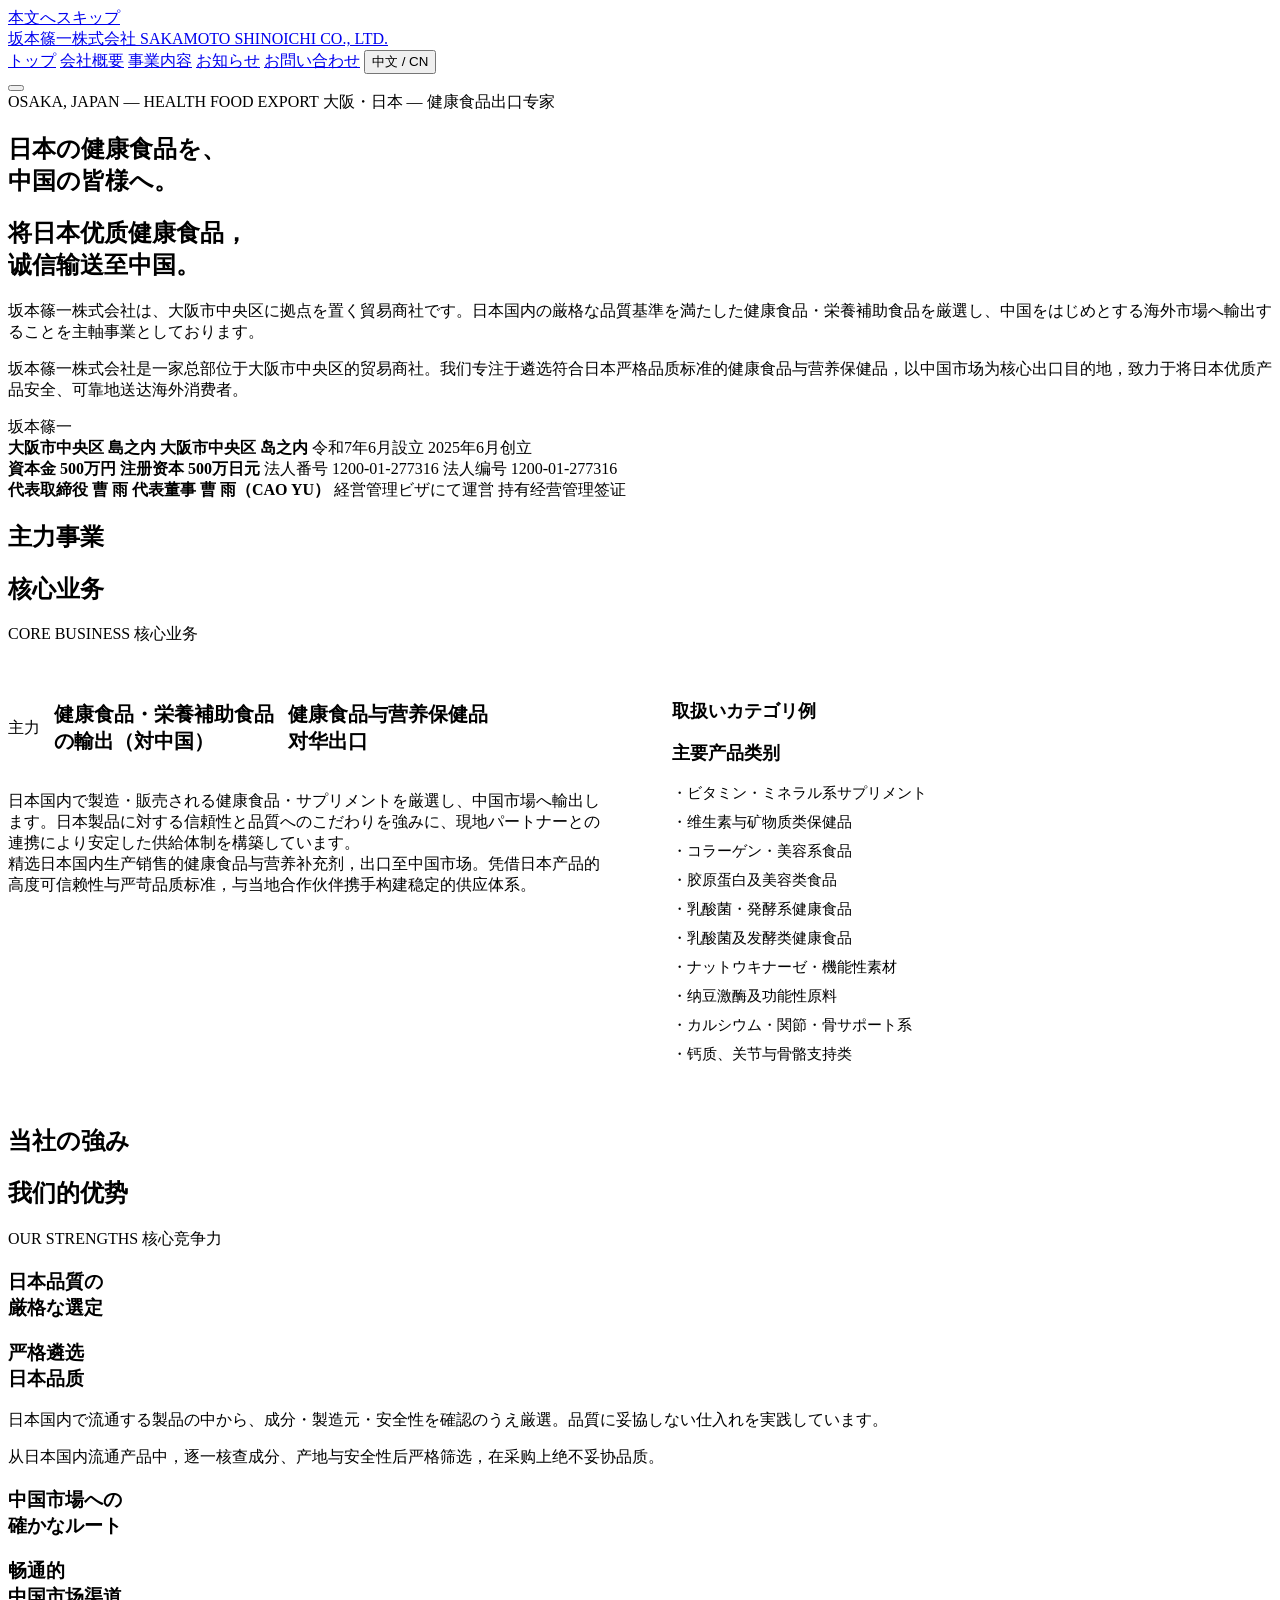
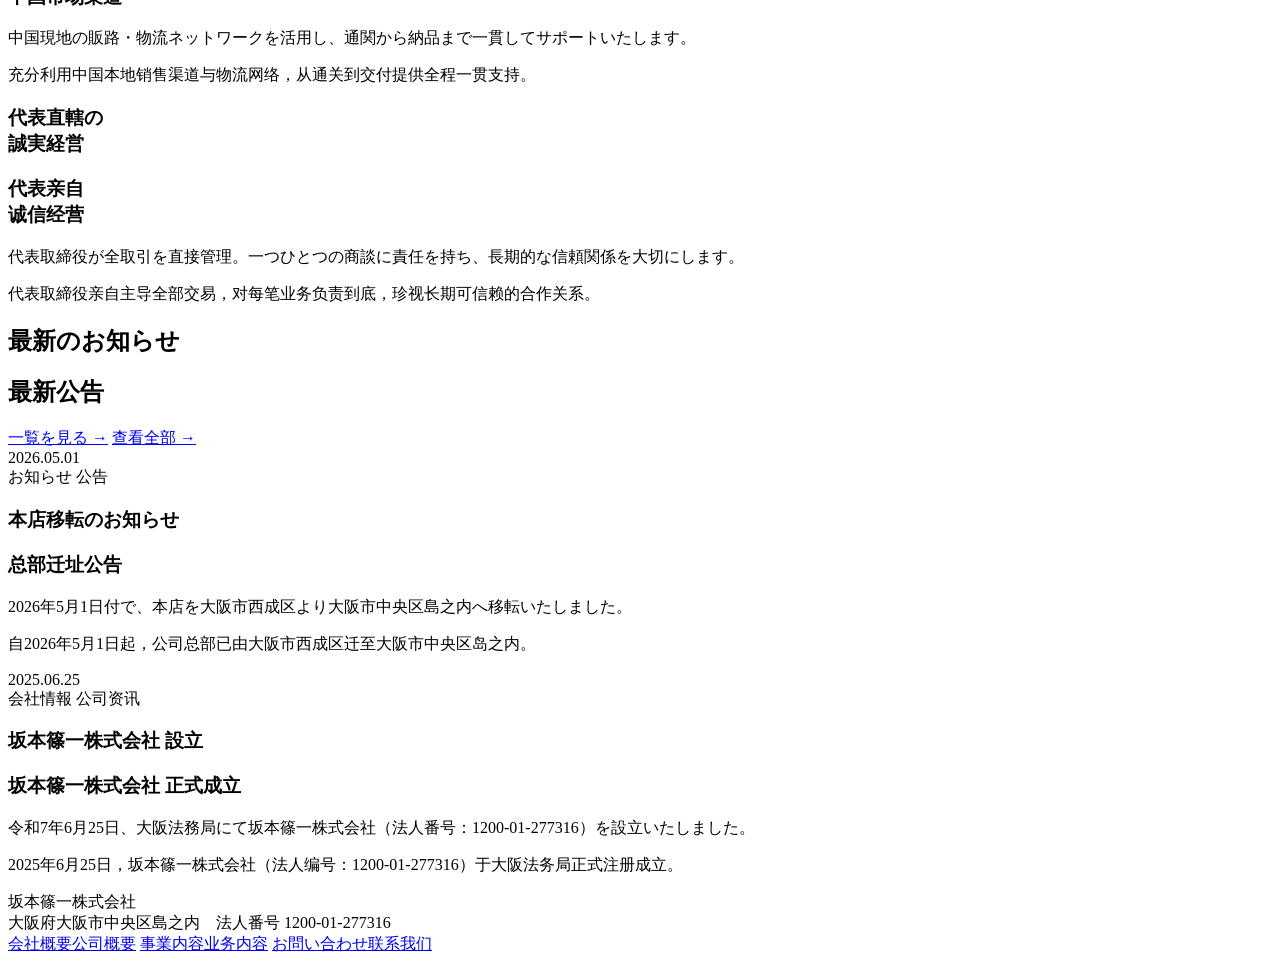
==== index.html @ 57acafd3 "Add files via upload" ====
<!doctype html>
<html lang="ja">
<head>
<meta charset="UTF-8">
<meta name="viewport" content="width=device-width, initial-scale=1">
<title>坂本篠一株式会社 ｜ 日本健康食品・栄養補助食品の輸出入・対中貿易</title>
<meta name="description" content="坂本篠一株式会社は大阪・中央区を拠点に、日本の優良健康食品・栄養補助食品を中国市場へ輸出する専門商社です。資本金500万円、令和7年設立。">
<link rel="preconnect" href="https://fonts.googleapis.com">
<link href="https://fonts.googleapis.com/css2?family=Shippori+Mincho:wght@500;600;700&family=Noto+Serif+JP:wght@600&family=Noto+Sans+JP:wght@300;400;500;700&display=swap" rel="stylesheet">
<link rel="stylesheet" href="css/style.css">
</head>
<body>
<a class="skip-link" href="#main">本文へスキップ</a>

<header class="site-header">
  <div class="wrap">
    <a class="brand" href="index.html">
      坂本篠一株式会社
      <span class="en">SAKAMOTO SHINOICHI CO., LTD.</span>
    </a>
    <nav class="main-nav" aria-label="メインナビゲーション">
      <a href="index.html" aria-current="page">トップ</a>
      <a href="about.html">会社概要</a>
      <a href="business.html">事業内容</a>
      <a href="news.html">お知らせ</a>
      <a href="contact.html">お問い合わせ</a>
      <button class="lang-toggle" type="button">中文 / CN</button>
    </nav>
    <button class="nav-toggle" type="button" aria-label="メニューを開く"><span></span></button>
  </div>
</header>

<main id="main">

  <!-- HERO -->
  <section class="hero">
    <div class="wrap">
      <span class="eyebrow lang-jp">OSAKA, JAPAN — HEALTH FOOD EXPORT</span>
      <span class="eyebrow lang-cn">大阪・日本 — 健康食品出口专家</span>

      <h1 class="lang-jp">日本の健康食品を、<br>中国の皆様へ。</h1>
      <h1 class="lang-cn">将日本优质健康食品，<br>诚信输送至中国。</h1>

      <p class="lead lang-jp">坂本篠一株式会社は、大阪市中央区に拠点を置く貿易商社です。日本国内の厳格な品質基準を満たした健康食品・栄養補助食品を厳選し、中国をはじめとする海外市場へ輸出することを主軸事業としております。</p>
      <p class="lead lang-cn">坂本篠一株式会社是一家总部位于大阪市中央区的贸易商社。我们专注于遴选符合日本严格品质标准的健康食品与营养保健品，以中国市场为核心出口目的地，致力于将日本优质产品安全、可靠地送达海外消费者。</p>

      <div class="hero-row">
        <div class="stamp" aria-hidden="true">坂本篠一</div>
        <div class="hero-meta">
          <div>
            <strong class="lang-jp">大阪市中央区 島之内</strong>
            <strong class="lang-cn">大阪市中央区 岛之内</strong>
            <span class="lang-jp">令和7年6月設立</span>
            <span class="lang-cn">2025年6月创立</span>
          </div>
          <div>
            <strong class="lang-jp">資本金 500万円</strong>
            <strong class="lang-cn">注册资本 500万日元</strong>
            <span class="lang-jp">法人番号 1200-01-277316</span>
            <span class="lang-cn">法人编号 1200-01-277316</span>
          </div>
          <div>
            <strong class="lang-jp">代表取締役 曹 雨</strong>
            <strong class="lang-cn">代表董事 曹 雨（CAO YU）</strong>
            <span class="lang-jp">経営管理ビザにて運営</span>
            <span class="lang-cn">持有经营管理签证</span>
          </div>
        </div>
      </div>
    </div>
  </section>

  <!-- 主力事業ハイライト -->
  <section aria-labelledby="main-biz-h" style="background:var(--paper-deep);">
    <div class="wrap">
      <div class="section-head">
        <h2 id="main-biz-h" class="lang-jp">主力事業</h2>
        <h2 class="lang-cn">核心业务</h2>
        <span class="num lang-jp">CORE BUSINESS</span>
        <span class="num lang-cn">核心业务</span>
      </div>
      <div style="display:grid;grid-template-columns:1fr 1fr;gap:0;border-top:1px solid var(--line);">
        <div style="padding:36px 32px 36px 0;border-right:1px solid var(--line);">
          <div style="display:flex;align-items:center;gap:14px;margin-bottom:16px;">
            <div class="stamp small" aria-hidden="true">主力</div>
            <h3 class="lang-jp" style="font-size:20px;">健康食品・栄養補助食品<br>の輸出（対中国）</h3>
            <h3 class="lang-cn" style="font-size:20px;">健康食品与营养保健品<br>对华出口</h3>
          </div>
          <p class="lang-jp" style="color:var(--text-soft);margin:0;">日本国内で製造・販売される健康食品・サプリメントを厳選し、中国市場へ輸出します。日本製品に対する信頼性と品質へのこだわりを強みに、現地パートナーとの連携により安定した供給体制を構築しています。</p>
          <p class="lang-cn" style="color:var(--text-soft);margin:0;">精选日本国内生产销售的健康食品与营养补充剂，出口至中国市场。凭借日本产品的高度可信赖性与严苛品质标准，与当地合作伙伴携手构建稳定的供应体系。</p>
        </div>
        <div style="padding:36px 0 36px 32px;">
          <h3 class="lang-jp" style="font-size:18px;margin-bottom:14px;">取扱いカテゴリ例</h3>
          <h3 class="lang-cn" style="font-size:18px;margin-bottom:14px;">主要产品类别</h3>
          <ul style="margin:0;padding:0;list-style:none;color:var(--text-soft);font-size:14.5px;line-height:2;">
            <li class="lang-jp">・ビタミン・ミネラル系サプリメント</li><li class="lang-cn">・维生素与矿物质类保健品</li>
            <li class="lang-jp">・コラーゲン・美容系食品</li><li class="lang-cn">・胶原蛋白及美容类食品</li>
            <li class="lang-jp">・乳酸菌・発酵系健康食品</li><li class="lang-cn">・乳酸菌及发酵类健康食品</li>
            <li class="lang-jp">・ナットウキナーゼ・機能性素材</li><li class="lang-cn">・纳豆激酶及功能性原料</li>
            <li class="lang-jp">・カルシウム・関節・骨サポート系</li><li class="lang-cn">・钙质、关节与骨骼支持类</li>
          </ul>
        </div>
      </div>
    </div>
  </section>

  <!-- 3つの強み -->
  <section aria-labelledby="strength-h">
    <div class="wrap">
      <div class="section-head">
        <h2 id="strength-h" class="lang-jp">当社の強み</h2>
        <h2 class="lang-cn">我们的优势</h2>
        <span class="num lang-jp">OUR STRENGTHS</span>
        <span class="num lang-cn">核心竞争力</span>
      </div>
    </div>
    <div class="grid3">
      <div>
        <h3 class="lang-jp">日本品質の<br>厳格な選定</h3>
        <h3 class="lang-cn">严格遴选<br>日本品质</h3>
        <p class="lang-jp">日本国内で流通する製品の中から、成分・製造元・安全性を確認のうえ厳選。品質に妥協しない仕入れを実践しています。</p>
        <p class="lang-cn">从日本国内流通产品中，逐一核查成分、产地与安全性后严格筛选，在采购上绝不妥协品质。</p>
      </div>
      <div>
        <h3 class="lang-jp">中国市場への<br>確かなルート</h3>
        <h3 class="lang-cn">畅通的<br>中国市场渠道</h3>
        <p class="lang-jp">中国現地の販路・物流ネットワークを活用し、通関から納品まで一貫してサポートいたします。</p>
        <p class="lang-cn">充分利用中国本地销售渠道与物流网络，从通关到交付提供全程一贯支持。</p>
      </div>
      <div>
        <h3 class="lang-jp">代表直轄の<br>誠実経営</h3>
        <h3 class="lang-cn">代表亲自<br>诚信经营</h3>
        <p class="lang-jp">代表取締役が全取引を直接管理。一つひとつの商談に責任を持ち、長期的な信頼関係を大切にします。</p>
        <p class="lang-cn">代表取締役亲自主导全部交易，对每笔业务负责到底，珍视长期可信赖的合作关系。</p>
      </div>
    </div>
  </section>

  <!-- お知らせ -->
  <section aria-labelledby="news-h">
    <div class="wrap">
      <div class="section-head">
        <h2 id="news-h" class="lang-jp">最新のお知らせ</h2>
        <h2 class="lang-cn">最新公告</h2>
        <a href="news.html" class="num lang-jp">一覧を見る →</a>
        <a href="news.html" class="num lang-cn">查看全部 →</a>
      </div>
      <div class="news-item">
        <div class="news-date">2026.05.01</div>
        <div>
          <span class="news-tag lang-jp">お知らせ</span>
          <span class="news-tag lang-cn">公告</span>
          <h3 class="lang-jp">本店移転のお知らせ</h3>
          <h3 class="lang-cn">总部迁址公告</h3>
          <p class="lang-jp">2026年5月1日付で、本店を大阪市西成区より大阪市中央区島之内へ移転いたしました。</p>
          <p class="lang-cn">自2026年5月1日起，公司总部已由大阪市西成区迁至大阪市中央区岛之内。</p>
        </div>
      </div>
      <div class="news-item">
        <div class="news-date">2025.06.25</div>
        <div>
          <span class="news-tag lang-jp">会社情報</span>
          <span class="news-tag lang-cn">公司资讯</span>
          <h3 class="lang-jp">坂本篠一株式会社 設立</h3>
          <h3 class="lang-cn">坂本篠一株式会社 正式成立</h3>
          <p class="lang-jp">令和7年6月25日、大阪法務局にて坂本篠一株式会社（法人番号：1200-01-277316）を設立いたしました。</p>
          <p class="lang-cn">2025年6月25日，坂本篠一株式会社（法人编号：1200-01-277316）于大阪法务局正式注册成立。</p>
        </div>
      </div>
    </div>
  </section>

</main>

<footer>
  <div class="wrap">
    <div>
      <div class="f-brand">坂本篠一株式会社</div>
      <div class="f-meta">大阪府大阪市中央区島之内　法人番号 1200-01-277316</div>
    </div>
    <nav class="f-links">
      <a href="about.html" class="lang-jp">会社概要</a><a href="about.html" class="lang-cn">公司概要</a>
      <a href="business.html" class="lang-jp">事業内容</a><a href="business.html" class="lang-cn">业务内容</a>
      <a href="contact.html" class="lang-jp">お問い合わせ</a><a href="contact.html" class="lang-cn">联系我们</a>
    </nav>
  </div>
</footer>

<script src="js/main.js"></script>
</body>
</html>
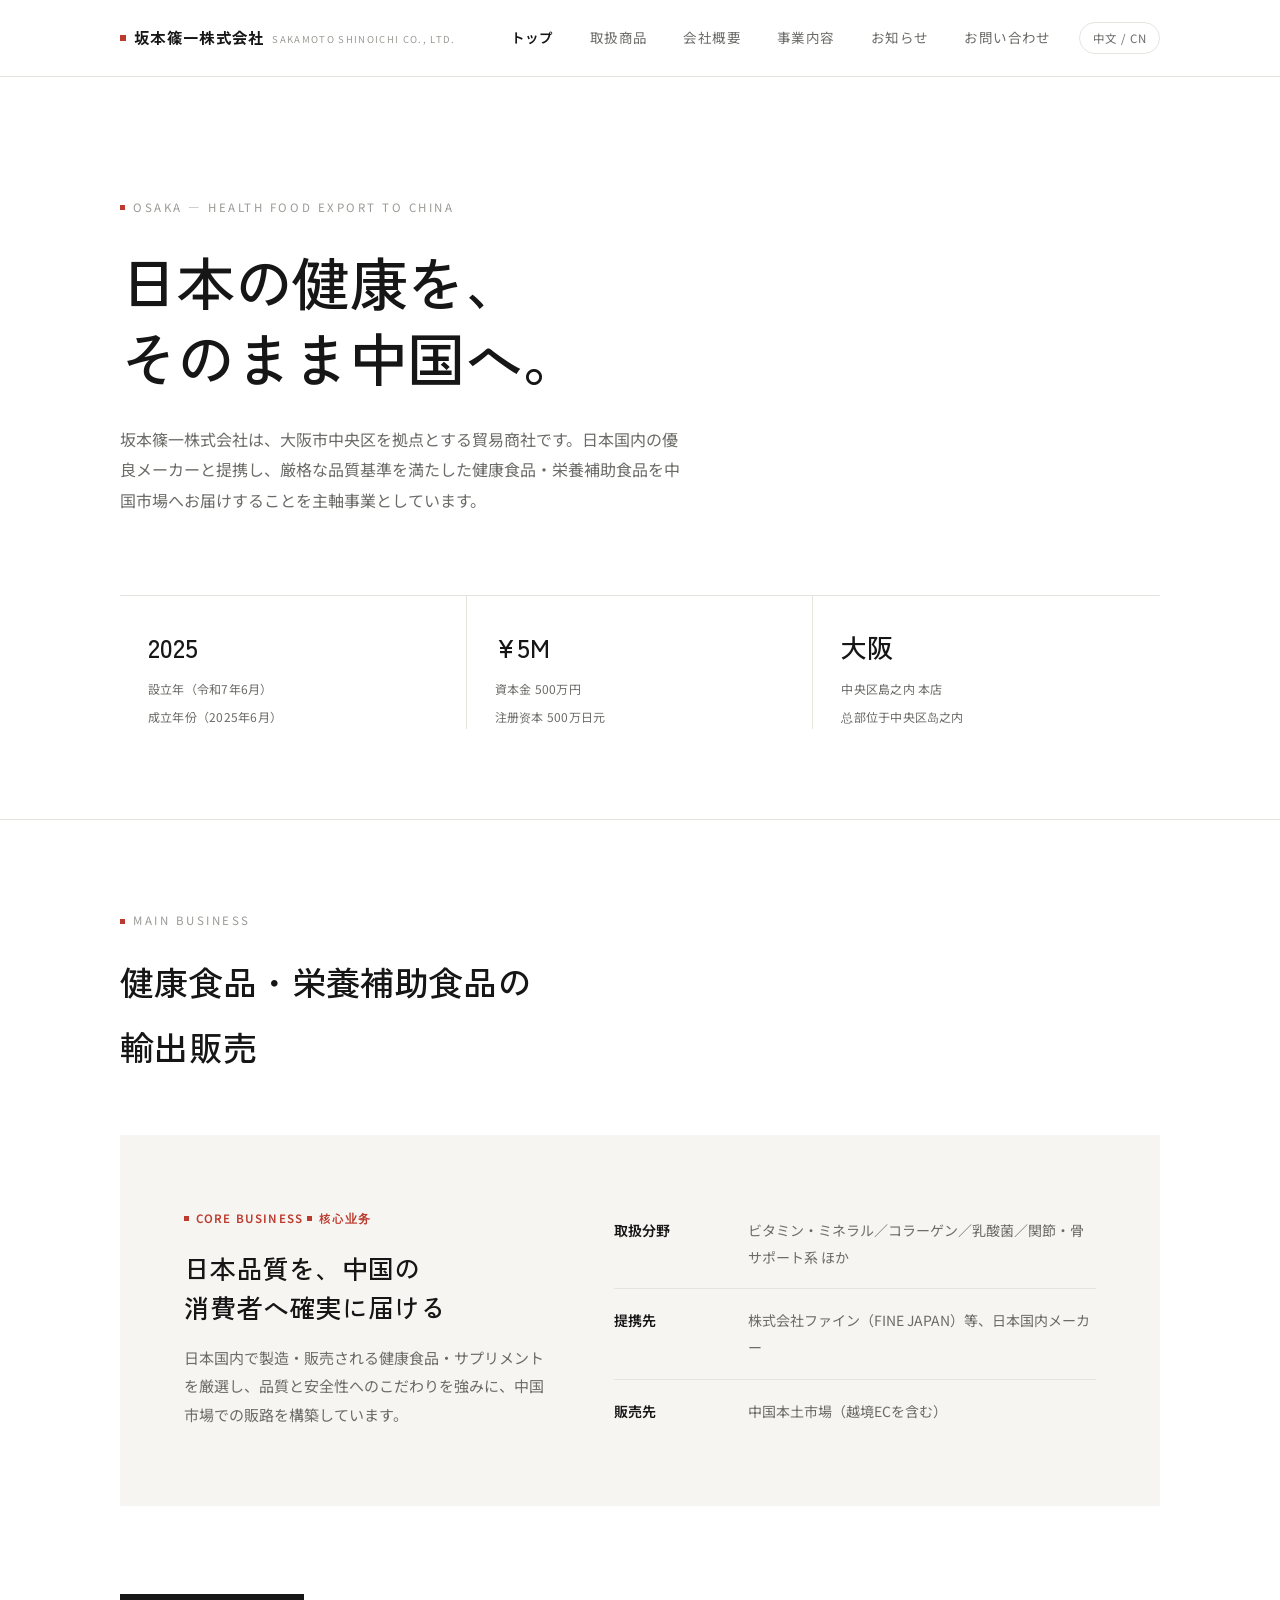
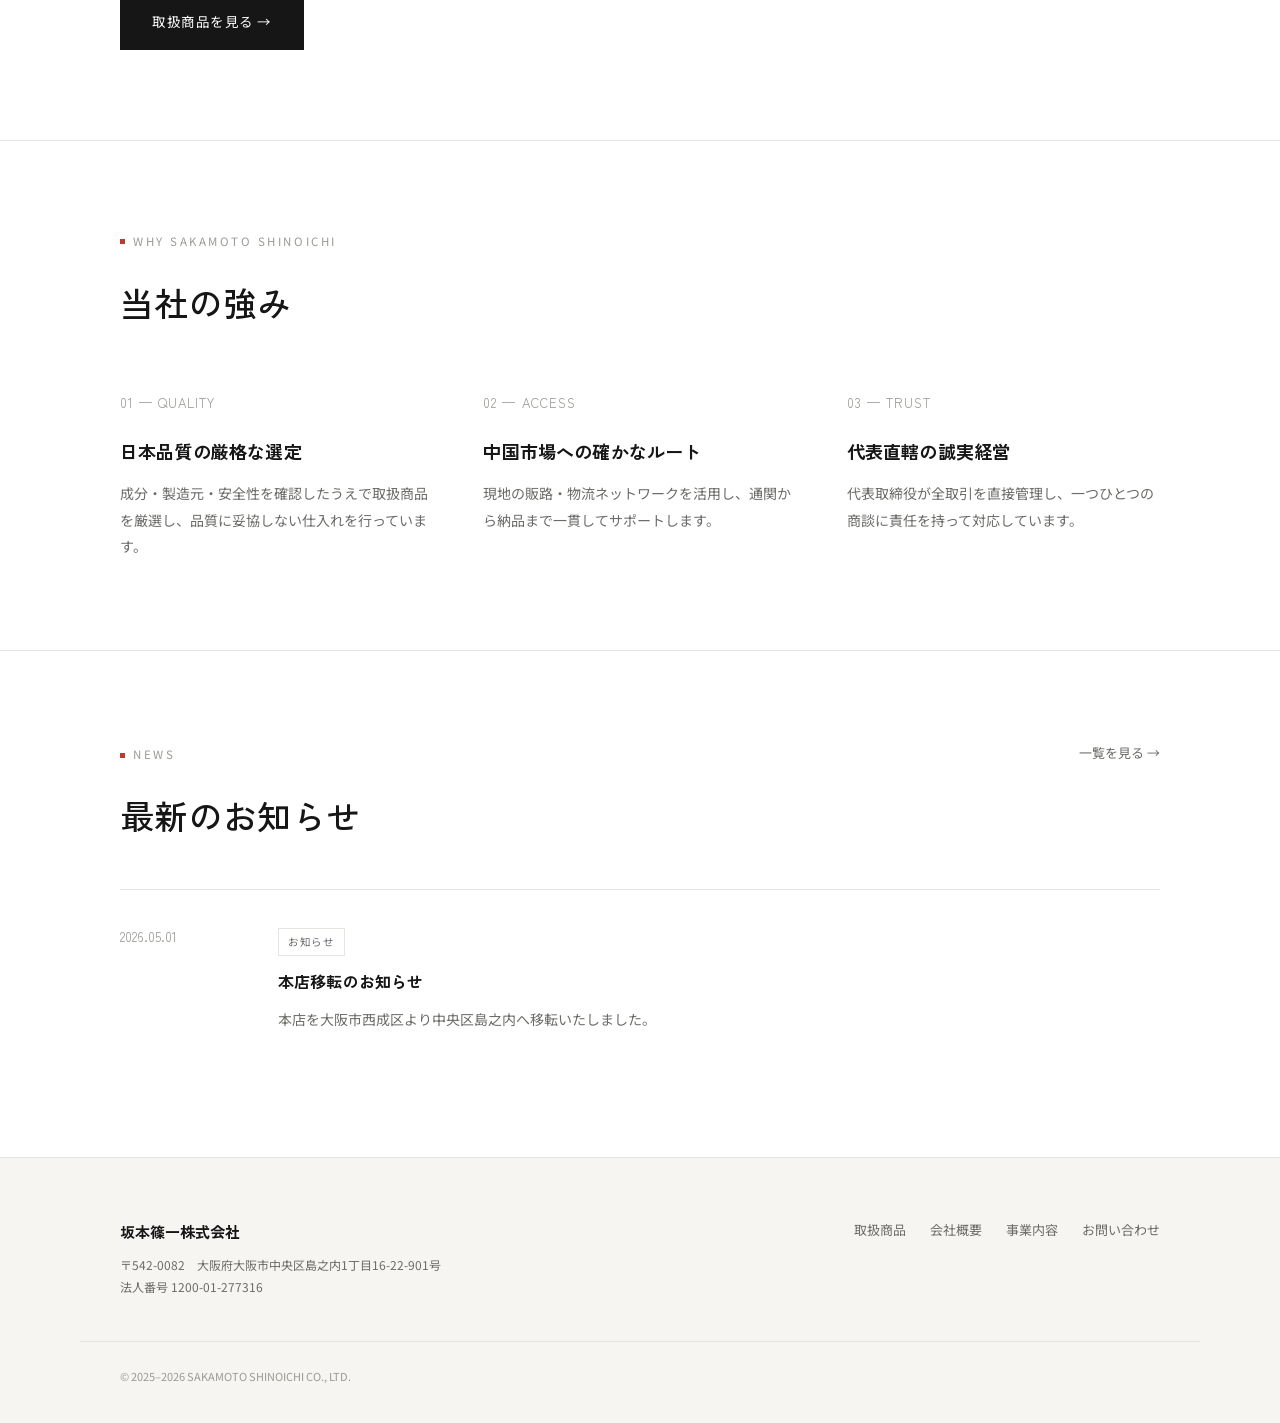
==== commit baf21eeb: "Add files via upload" ====
--- a/index.html
+++ b/index.html
@@ -3,10 +3,10 @@
 <head>
 <meta charset="UTF-8">
 <meta name="viewport" content="width=device-width, initial-scale=1">
-<title>坂本篠一株式会社 ｜ 日本健康食品・栄養補助食品の輸出入・対中貿易</title>
-<meta name="description" content="坂本篠一株式会社は大阪・中央区を拠点に、日本の優良健康食品・栄養補助食品を中国市場へ輸出する専門商社です。資本金500万円、令和7年設立。">
+<title>坂本篠一株式会社 ｜ 日本の健康食品・栄養補助食品を中国へ</title>
+<meta name="description" content="坂本篠一株式会社は大阪市中央区を拠点に、日本の優良健康食品・栄養補助食品メーカーと提携し、中国市場への輸出販売を行う商社です。">
 <link rel="preconnect" href="https://fonts.googleapis.com">
-<link href="https://fonts.googleapis.com/css2?family=Shippori+Mincho:wght@500;600;700&family=Noto+Serif+JP:wght@600&family=Noto+Sans+JP:wght@300;400;500;700&display=swap" rel="stylesheet">
+<link href="https://fonts.googleapis.com/css2?family=Zen+Kaku+Gothic+New:wght@400;500;600;700&family=Noto+Sans+JP:wght@300;400;500;600;700&display=swap" rel="stylesheet">
 <link rel="stylesheet" href="css/style.css">
 </head>
 <body>
@@ -15,11 +15,12 @@
 <header class="site-header">
   <div class="wrap">
     <a class="brand" href="index.html">
-      坂本篠一株式会社
+      <span class="dot"></span>坂本篠一株式会社
       <span class="en">SAKAMOTO SHINOICHI CO., LTD.</span>
     </a>
     <nav class="main-nav" aria-label="メインナビゲーション">
       <a href="index.html" aria-current="page">トップ</a>
+      <a href="products.html">取扱商品</a>
       <a href="about.html">会社概要</a>
       <a href="business.html">事業内容</a>
       <a href="news.html">お知らせ</a>
@@ -32,139 +33,122 @@
 
 <main id="main">
 
-  <!-- HERO -->
   <section class="hero">
     <div class="wrap">
-      <span class="eyebrow lang-jp">OSAKA, JAPAN — HEALTH FOOD EXPORT</span>
-      <span class="eyebrow lang-cn">大阪・日本 — 健康食品出口专家</span>
+      <span class="eyebrow lang-jp">OSAKA — HEALTH FOOD EXPORT TO CHINA</span>
+      <span class="eyebrow lang-cn">大阪 — 健康食品对华出口</span>
 
-      <h1 class="lang-jp">日本の健康食品を、<br>中国の皆様へ。</h1>
-      <h1 class="lang-cn">将日本优质健康食品，<br>诚信输送至中国。</h1>
+      <h1 class="lang-jp">日本の健康を、<br>そのまま中国へ。</h1>
+      <h1 class="lang-cn">将日本的健康，<br>原汁原味送达中国。</h1>
 
-      <p class="lead lang-jp">坂本篠一株式会社は、大阪市中央区に拠点を置く貿易商社です。日本国内の厳格な品質基準を満たした健康食品・栄養補助食品を厳選し、中国をはじめとする海外市場へ輸出することを主軸事業としております。</p>
-      <p class="lead lang-cn">坂本篠一株式会社是一家总部位于大阪市中央区的贸易商社。我们专注于遴选符合日本严格品质标准的健康食品与营养保健品，以中国市场为核心出口目的地，致力于将日本优质产品安全、可靠地送达海外消费者。</p>
+      <p class="lead lang-jp">坂本篠一株式会社は、大阪市中央区を拠点とする貿易商社です。日本国内の優良メーカーと提携し、厳格な品質基準を満たした健康食品・栄養補助食品を中国市場へお届けすることを主軸事業としています。</p>
+      <p class="lead lang-cn">坂本篠一株式会社是一家总部位于大阪市中央区的贸易商社。我们与日本国内优质厂商建立合作，将符合严格品质标准的健康食品与营养保健品销往中国市场，这是我们的核心事业。</p>
 
-      <div class="hero-row">
-        <div class="stamp" aria-hidden="true">坂本篠一</div>
-        <div class="hero-meta">
-          <div>
-            <strong class="lang-jp">大阪市中央区 島之内</strong>
-            <strong class="lang-cn">大阪市中央区 岛之内</strong>
-            <span class="lang-jp">令和7年6月設立</span>
-            <span class="lang-cn">2025年6月创立</span>
-          </div>
-          <div>
-            <strong class="lang-jp">資本金 500万円</strong>
-            <strong class="lang-cn">注册资本 500万日元</strong>
-            <span class="lang-jp">法人番号 1200-01-277316</span>
-            <span class="lang-cn">法人编号 1200-01-277316</span>
-          </div>
-          <div>
-            <strong class="lang-jp">代表取締役 曹 雨</strong>
-            <strong class="lang-cn">代表董事 曹 雨（CAO YU）</strong>
-            <span class="lang-jp">経営管理ビザにて運営</span>
-            <span class="lang-cn">持有经营管理签证</span>
-          </div>
+      <div class="hero-stats">
+        <div>
+          <span class="num">2025</span>
+          <span class="label lang-jp">設立年（令和7年6月）</span>
+          <span class="label lang-cn">成立年份（2025年6月）</span>
+        </div>
+        <div>
+          <span class="num">¥5M</span>
+          <span class="label lang-jp">資本金 500万円</span>
+          <span class="label lang-cn">注册资本 500万日元</span>
+        </div>
+        <div>
+          <span class="num">大阪</span>
+          <span class="label lang-jp">中央区島之内 本店</span>
+          <span class="label lang-cn">总部位于中央区岛之内</span>
         </div>
       </div>
     </div>
   </section>
 
-  <!-- 主力事業ハイライト -->
-  <section aria-labelledby="main-biz-h" style="background:var(--paper-deep);">
+  <section aria-labelledby="main-biz-h">
     <div class="wrap">
       <div class="section-head">
-        <h2 id="main-biz-h" class="lang-jp">主力事業</h2>
-        <h2 class="lang-cn">核心业务</h2>
-        <span class="num lang-jp">CORE BUSINESS</span>
-        <span class="num lang-cn">核心业务</span>
+        <span class="eyebrow lang-jp">MAIN BUSINESS</span>
+        <span class="eyebrow lang-cn">核心业务</span>
+        <h2 id="main-biz-h" class="lang-jp">健康食品・栄養補助食品の<br>輸出販売</h2>
+        <h2 class="lang-cn">健康食品与营养保健品<br>出口销售</h2>
       </div>
-      <div style="display:grid;grid-template-columns:1fr 1fr;gap:0;border-top:1px solid var(--line);">
-        <div style="padding:36px 32px 36px 0;border-right:1px solid var(--line);">
-          <div style="display:flex;align-items:center;gap:14px;margin-bottom:16px;">
-            <div class="stamp small" aria-hidden="true">主力</div>
-            <h3 class="lang-jp" style="font-size:20px;">健康食品・栄養補助食品<br>の輸出（対中国）</h3>
-            <h3 class="lang-cn" style="font-size:20px;">健康食品与营养保健品<br>对华出口</h3>
-          </div>
-          <p class="lang-jp" style="color:var(--text-soft);margin:0;">日本国内で製造・販売される健康食品・サプリメントを厳選し、中国市場へ輸出します。日本製品に対する信頼性と品質へのこだわりを強みに、現地パートナーとの連携により安定した供給体制を構築しています。</p>
-          <p class="lang-cn" style="color:var(--text-soft);margin:0;">精选日本国内生产销售的健康食品与营养补充剂，出口至中国市场。凭借日本产品的高度可信赖性与严苛品质标准，与当地合作伙伴携手构建稳定的供应体系。</p>
+
+      <div class="main-biz">
+        <div>
+          <span class="tag lang-jp">CORE BUSINESS</span>
+          <span class="tag lang-cn">核心业务</span>
+          <h3 class="lang-jp">日本品質を、中国の<br>消費者へ確実に届ける</h3>
+          <h3 class="lang-cn">将日本品质，<br>确实送达中国消费者</h3>
+          <p class="lang-jp">日本国内で製造・販売される健康食品・サプリメントを厳選し、品質と安全性へのこだわりを強みに、中国市場での販路を構築しています。</p>
+          <p class="lang-cn">精选日本国内生产销售的健康食品与营养补充剂，凭借对品质与安全性的坚持，构建面向中国市场的稳定销售渠道。</p>
         </div>
-        <div style="padding:36px 0 36px 32px;">
-          <h3 class="lang-jp" style="font-size:18px;margin-bottom:14px;">取扱いカテゴリ例</h3>
-          <h3 class="lang-cn" style="font-size:18px;margin-bottom:14px;">主要产品类别</h3>
-          <ul style="margin:0;padding:0;list-style:none;color:var(--text-soft);font-size:14.5px;line-height:2;">
-            <li class="lang-jp">・ビタミン・ミネラル系サプリメント</li><li class="lang-cn">・维生素与矿物质类保健品</li>
-            <li class="lang-jp">・コラーゲン・美容系食品</li><li class="lang-cn">・胶原蛋白及美容类食品</li>
-            <li class="lang-jp">・乳酸菌・発酵系健康食品</li><li class="lang-cn">・乳酸菌及发酵类健康食品</li>
-            <li class="lang-jp">・ナットウキナーゼ・機能性素材</li><li class="lang-cn">・纳豆激酶及功能性原料</li>
-            <li class="lang-jp">・カルシウム・関節・骨サポート系</li><li class="lang-cn">・钙质、关节与骨骼支持类</li>
-          </ul>
+        <ul class="main-biz-list">
+          <li><strong class="lang-jp">取扱分野</strong><strong class="lang-cn">经营领域</strong><span class="lang-jp">ビタミン・ミネラル／コラーゲン／乳酸菌／関節・骨サポート系 ほか</span><span class="lang-cn">维生素矿物质／胶原蛋白／乳酸菌／关节骨骼支持类 等</span></li>
+          <li><strong class="lang-jp">提携先</strong><strong class="lang-cn">合作伙伴</strong><span class="lang-jp">株式会社ファイン（FINE JAPAN）等、日本国内メーカー</span><span class="lang-cn">株式会社FINE JAPAN等日本国内厂商</span></li>
+          <li><strong class="lang-jp">販売先</strong><strong class="lang-cn">销售地区</strong><span class="lang-jp">中国本土市場（越境ECを含む）</span><span class="lang-cn">中国本土市场（含跨境电商渠道）</span></li>
+        </ul>
+      </div>
+      <div class="section-foot">
+        <a href="products.html" class="btn lang-jp">取扱商品を見る →</a>
+        <a href="products.html" class="btn lang-cn">查看代理产品 →</a>
+      </div>
+    </div>
+  </section>
+
+  <section aria-labelledby="strength-h">
+    <div class="wrap">
+      <div class="section-head">
+        <span class="eyebrow lang-jp">WHY SAKAMOTO SHINOICHI</span>
+        <span class="eyebrow lang-cn">我们的优势</span>
+        <h2 id="strength-h" class="lang-jp">当社の強み</h2>
+        <h2 class="lang-cn">核心竞争力</h2>
+      </div>
+      <div class="grid3">
+        <div>
+          <span class="num">01 — QUALITY</span>
+          <h3 class="lang-jp">日本品質の厳格な選定</h3>
+          <h3 class="lang-cn">严格遴选日本品质</h3>
+          <p class="lang-jp">成分・製造元・安全性を確認したうえで取扱商品を厳選し、品質に妥協しない仕入れを行っています。</p>
+          <p class="lang-cn">在确认成分、产地与安全性后严格筛选经营产品，采购上绝不妥协品质。</p>
+        </div>
+        <div>
+          <span class="num">02 — ACCESS</span>
+          <h3 class="lang-jp">中国市場への確かなルート</h3>
+          <h3 class="lang-cn">畅通的中国市场渠道</h3>
+          <p class="lang-jp">現地の販路・物流ネットワークを活用し、通関から納品まで一貫してサポートします。</p>
+          <p class="lang-cn">充分利用本地销售渠道与物流网络，从通关到交付提供全程支持。</p>
+        </div>
+        <div>
+          <span class="num">03 — TRUST</span>
+          <h3 class="lang-jp">代表直轄の誠実経営</h3>
+          <h3 class="lang-cn">代表亲自・诚信经营</h3>
+          <p class="lang-jp">代表取締役が全取引を直接管理し、一つひとつの商談に責任を持って対応しています。</p>
+          <p class="lang-cn">代表取締役亲自主导全部交易，对每笔业务负责到底。</p>
         </div>
       </div>
     </div>
   </section>
 
-  <!-- 3つの強み -->
-  <section aria-labelledby="strength-h">
-    <div class="wrap">
-      <div class="section-head">
-        <h2 id="strength-h" class="lang-jp">当社の強み</h2>
-        <h2 class="lang-cn">我们的优势</h2>
-        <span class="num lang-jp">OUR STRENGTHS</span>
-        <span class="num lang-cn">核心竞争力</span>
-      </div>
-    </div>
-    <div class="grid3">
-      <div>
-        <h3 class="lang-jp">日本品質の<br>厳格な選定</h3>
-        <h3 class="lang-cn">严格遴选<br>日本品质</h3>
-        <p class="lang-jp">日本国内で流通する製品の中から、成分・製造元・安全性を確認のうえ厳選。品質に妥協しない仕入れを実践しています。</p>
-        <p class="lang-cn">从日本国内流通产品中，逐一核查成分、产地与安全性后严格筛选，在采购上绝不妥协品质。</p>
-      </div>
-      <div>
-        <h3 class="lang-jp">中国市場への<br>確かなルート</h3>
-        <h3 class="lang-cn">畅通的<br>中国市场渠道</h3>
-        <p class="lang-jp">中国現地の販路・物流ネットワークを活用し、通関から納品まで一貫してサポートいたします。</p>
-        <p class="lang-cn">充分利用中国本地销售渠道与物流网络，从通关到交付提供全程一贯支持。</p>
-      </div>
-      <div>
-        <h3 class="lang-jp">代表直轄の<br>誠実経営</h3>
-        <h3 class="lang-cn">代表亲自<br>诚信经营</h3>
-        <p class="lang-jp">代表取締役が全取引を直接管理。一つひとつの商談に責任を持ち、長期的な信頼関係を大切にします。</p>
-        <p class="lang-cn">代表取締役亲自主导全部交易，对每笔业务负责到底，珍视长期可信赖的合作关系。</p>
-      </div>
-    </div>
-  </section>
-
-  <!-- お知らせ -->
   <section aria-labelledby="news-h">
     <div class="wrap">
-      <div class="section-head">
-        <h2 id="news-h" class="lang-jp">最新のお知らせ</h2>
-        <h2 class="lang-cn">最新公告</h2>
-        <a href="news.html" class="num lang-jp">一覧を見る →</a>
-        <a href="news.html" class="num lang-cn">查看全部 →</a>
+      <div class="section-head" style="display:flex;justify-content:space-between;align-items:baseline;flex-wrap:wrap;gap:20px;margin-bottom:40px;">
+        <div>
+          <span class="eyebrow lang-jp">NEWS</span>
+          <span class="eyebrow lang-cn">最新公告</span>
+          <h2 id="news-h" class="lang-jp" style="margin-top:0;">最新のお知らせ</h2>
+          <h2 class="lang-cn" style="margin-top:0;">最新公告</h2>
+        </div>
+        <a href="news.html" class="lang-jp" style="font-size:13px;color:var(--ink-soft);">一覧を見る →</a>
+        <a href="news.html" class="lang-cn" style="font-size:13px;color:var(--ink-soft);">查看全部 →</a>
       </div>
       <div class="news-item">
         <div class="news-date">2026.05.01</div>
         <div>
-          <span class="news-tag lang-jp">お知らせ</span>
-          <span class="news-tag lang-cn">公告</span>
+          <span class="news-tag lang-jp">お知らせ</span><span class="news-tag lang-cn">公告</span>
           <h3 class="lang-jp">本店移転のお知らせ</h3>
           <h3 class="lang-cn">总部迁址公告</h3>
-          <p class="lang-jp">2026年5月1日付で、本店を大阪市西成区より大阪市中央区島之内へ移転いたしました。</p>
-          <p class="lang-cn">自2026年5月1日起，公司总部已由大阪市西成区迁至大阪市中央区岛之内。</p>
-        </div>
-      </div>
-      <div class="news-item">
-        <div class="news-date">2025.06.25</div>
-        <div>
-          <span class="news-tag lang-jp">会社情報</span>
-          <span class="news-tag lang-cn">公司资讯</span>
-          <h3 class="lang-jp">坂本篠一株式会社 設立</h3>
-          <h3 class="lang-cn">坂本篠一株式会社 正式成立</h3>
-          <p class="lang-jp">令和7年6月25日、大阪法務局にて坂本篠一株式会社（法人番号：1200-01-277316）を設立いたしました。</p>
-          <p class="lang-cn">2025年6月25日，坂本篠一株式会社（法人编号：1200-01-277316）于大阪法务局正式注册成立。</p>
+          <p class="lang-jp">本店を大阪市西成区より中央区島之内へ移転いたしました。</p>
+          <p class="lang-cn">总部已由大阪市西成区迁至中央区岛之内。</p>
         </div>
       </div>
     </div>
@@ -176,14 +160,16 @@
   <div class="wrap">
     <div>
       <div class="f-brand">坂本篠一株式会社</div>
-      <div class="f-meta">大阪府大阪市中央区島之内　法人番号 1200-01-277316</div>
+      <div class="f-meta">〒542-0082　大阪府大阪市中央区島之内1丁目16-22-901号<br>法人番号 1200-01-277316</div>
     </div>
     <nav class="f-links">
+      <a href="products.html" class="lang-jp">取扱商品</a><a href="products.html" class="lang-cn">代理产品</a>
       <a href="about.html" class="lang-jp">会社概要</a><a href="about.html" class="lang-cn">公司概要</a>
       <a href="business.html" class="lang-jp">事業内容</a><a href="business.html" class="lang-cn">业务内容</a>
       <a href="contact.html" class="lang-jp">お問い合わせ</a><a href="contact.html" class="lang-cn">联系我们</a>
     </nav>
   </div>
+  <div class="wrap f-bottom">© 2025–2026 SAKAMOTO SHINOICHI CO., LTD.</div>
 </footer>
 
 <script src="js/main.js"></script>
--- a/css/style.css
+++ b/css/style.css
@@ -0,0 +1,298 @@
+/* ==========================================================================
+   坂本篠一株式会社 — corporate site v2
+   Design language: MUJI / Apple / Uniqlo minimalism
+   White space, restrained type, near-monochrome + one precise accent
+   ========================================================================== */
+
+:root{
+  --bg:        #FFFFFF;
+  --bg-soft:   #F6F5F2;
+  --bg-deep:   #EFEDE7;
+  --ink:       #161616;
+  --ink-soft:  #6B6B68;
+  --ink-faint: #9B9A95;
+  --line:      #E6E4DE;
+  --line-soft: #EFEDE8;
+  --accent:    #BC3B2E;   /* single precision accent — used sparingly */
+
+  --serif: "Zen Kaku Gothic New", "Noto Sans JP", "Hiragino Sans", sans-serif;
+  --sans:  "Noto Sans JP", "Hiragino Sans", sans-serif;
+
+  --max: 1120px;
+  --maxN: 760px;
+}
+
+*{box-sizing:border-box;}
+html,body{margin:0;padding:0;}
+body{
+  background:var(--bg);
+  color:var(--ink);
+  font-family:var(--sans);
+  font-size:16px;
+  line-height:1.9;
+  -webkit-font-smoothing:antialiased;
+  font-weight:400;
+}
+img{max-width:100%;display:block;}
+a{color:inherit;text-decoration:none;}
+h1,h2,h3{font-family:var(--serif);font-weight:500;margin:0;color:var(--ink);letter-spacing:.01em;}
+.wrap{max-width:var(--max);margin:0 auto;padding:0 40px;}
+.wrap-n{max-width:var(--maxN);margin:0 auto;padding:0 40px;}
+
+.skip-link{position:absolute;left:-999px;top:0;}
+.skip-link:focus{left:8px;top:8px;background:var(--ink);color:#fff;padding:8px 14px;z-index:999;}
+a:focus-visible, button:focus-visible{outline:2px solid var(--accent);outline-offset:3px;}
+
+/* ---------- header ---------- */
+.site-header{
+  position:sticky;top:0;z-index:50;
+  background:rgba(255,255,255,.92);
+  backdrop-filter:saturate(180%) blur(8px);
+  border-bottom:1px solid var(--line);
+}
+.site-header .wrap{
+  display:flex;align-items:center;justify-content:space-between;
+  height:76px;
+}
+.brand{
+  color:var(--ink);
+  font-family:var(--serif);
+  font-size:15.5px;
+  font-weight:600;
+  letter-spacing:.02em;
+  display:flex;align-items:center;gap:8px;
+}
+.brand .dot{width:6px;height:6px;background:var(--accent);display:inline-block;flex-shrink:0;}
+.brand .en{
+  font-family:var(--sans);
+  font-size:9.5px;
+  color:var(--ink-faint);
+  letter-spacing:.14em;
+  display:block;
+  margin-top:3px;
+  font-weight:400;
+}
+nav.main-nav{display:flex;align-items:center;gap:4px;}
+nav.main-nav a{
+  color:var(--ink-soft);
+  font-size:13.5px;
+  letter-spacing:.03em;
+  padding:10px 16px;
+  transition:color .15s ease;
+}
+nav.main-nav a:hover{color:var(--ink);}
+nav.main-nav a[aria-current="page"]{color:var(--ink);font-weight:600;}
+
+.lang-toggle{
+  background:transparent;border:1px solid var(--line);
+  color:var(--ink-soft);font-family:var(--sans);font-size:11.5px;
+  letter-spacing:.04em;padding:7px 13px;border-radius:20px;cursor:pointer;
+  margin-left:8px;
+}
+.lang-toggle:hover{border-color:var(--ink);color:var(--ink);}
+
+.nav-toggle{display:none;}
+
+@media (max-width:780px){
+  nav.main-nav{
+    position:fixed;inset:76px 0 0 0;background:#fff;
+    flex-direction:column;align-items:flex-start;padding:18px 40px;
+    transform:translateY(-8px);opacity:0;pointer-events:none;
+    transition:opacity .18s ease, transform .18s ease;
+  }
+  nav.main-nav.open{opacity:1;pointer-events:auto;transform:translateY(0);}
+  nav.main-nav a{width:100%;padding:16px 0;border-bottom:1px solid var(--line);color:var(--ink);}
+  .nav-toggle{
+    display:inline-flex;background:transparent;border:0;color:var(--ink);
+    width:34px;height:34px;align-items:center;justify-content:center;cursor:pointer;
+  }
+  .nav-toggle span,.nav-toggle span::before,.nav-toggle span::after{
+    content:"";display:block;width:20px;height:1px;background:var(--ink);
+    position:relative;
+  }
+  .nav-toggle span::before{position:absolute;top:-6px;}
+  .nav-toggle span::after{position:absolute;top:6px;}
+}
+
+/* ---------- hero ---------- */
+.hero{padding:120px 0 90px;}
+.eyebrow{
+  font-size:11.5px;letter-spacing:.22em;color:var(--ink-faint);
+  font-family:var(--sans);margin-bottom:24px;display:flex;align-items:center;gap:8px;
+}
+.eyebrow::before{content:"";width:5px;height:5px;background:var(--accent);display:inline-block;}
+.hero h1{
+  font-size:clamp(34px,5vw,58px);line-height:1.32;max-width:820px;
+  font-weight:500;letter-spacing:-.01em;
+}
+.hero .lead{
+  margin-top:28px;color:var(--ink-soft);max-width:560px;font-size:16px;line-height:1.9;
+}
+.hero-stats{
+  display:grid;grid-template-columns:repeat(3,1fr);
+  margin-top:80px;border-top:1px solid var(--line);
+}
+.hero-stats div{padding:26px 28px 0;border-right:1px solid var(--line);}
+.hero-stats div:last-child{border-right:0;}
+.hero-stats .num{font-family:var(--serif);font-size:26px;font-weight:500;color:var(--ink);display:block;}
+.hero-stats .label{font-size:12px;color:var(--ink-soft);margin-top:6px;display:block;letter-spacing:.02em;}
+@media(max-width:680px){
+  .hero-stats{grid-template-columns:1fr;}
+  .hero-stats div{border-right:0;border-bottom:1px solid var(--line);padding-bottom:22px;margin-bottom:4px;}
+}
+
+/* ---------- sections ---------- */
+section{padding:90px 0;}
+section + section{border-top:1px solid var(--line);}
+.section-head{margin-bottom:56px;}
+.section-head .eyebrow{margin-bottom:18px;}
+.section-head h2{font-size:clamp(24px,3vw,34px);font-weight:500;max-width:600px;}
+.section-foot{margin-top:56px;}
+
+/* ---------- main business banner ---------- */
+.main-biz{
+  background:var(--bg-soft);
+  padding:64px;
+  display:grid;grid-template-columns:1fr 1.3fr;gap:60px;
+}
+.main-biz .tag{
+  display:inline-flex;align-items:center;gap:7px;
+  font-size:11.5px;letter-spacing:.1em;color:var(--accent);
+  margin-bottom:18px;font-weight:600;
+}
+.main-biz .tag::before{content:"";width:5px;height:5px;background:var(--accent);}
+.main-biz h3{font-size:26px;line-height:1.5;margin-bottom:18px;}
+.main-biz p{color:var(--ink-soft);margin:0;font-size:15px;}
+.main-biz-list{margin:0;padding:0;list-style:none;}
+.main-biz-list li{
+  padding:18px 0;border-bottom:1px solid var(--line);font-size:14px;color:var(--ink-soft);
+  display:flex;gap:14px;
+}
+.main-biz-list li:last-child{border-bottom:0;}
+.main-biz-list strong{color:var(--ink);font-weight:600;min-width:120px;flex-shrink:0;}
+@media(max-width:780px){
+  .main-biz{grid-template-columns:1fr;padding:40px 28px;}
+}
+
+/* ---------- 3 strengths ---------- */
+.grid3{display:grid;grid-template-columns:repeat(3,1fr);gap:50px;}
+.grid3 .num{font-family:var(--serif);font-size:13px;color:var(--ink-faint);letter-spacing:.08em;margin-bottom:18px;display:block;}
+.grid3 h3{font-size:18px;margin-bottom:12px;font-weight:600;}
+.grid3 p{font-size:14px;color:var(--ink-soft);margin:0;}
+@media (max-width:780px){.grid3{grid-template-columns:1fr;gap:44px;}}
+
+/* ---------- product grid (取扱商品) ---------- */
+.product-grid{display:grid;grid-template-columns:repeat(3,1fr);gap:1px;background:var(--line);border:1px solid var(--line);}
+.product-card{background:#fff;padding:0;}
+.product-photo{
+  aspect-ratio:1/1;background:var(--bg-soft);
+  display:flex;align-items:center;justify-content:center;
+  position:relative;overflow:hidden;
+}
+.product-photo .ph-mark{
+  font-size:10px;letter-spacing:.1em;color:var(--ink-faint);text-align:center;
+}
+.product-photo .ph-icon{width:26px;height:26px;border:1px solid var(--ink-faint);border-radius:50%;margin:0 auto 10px;}
+.product-info{padding:22px 22px 26px;}
+.product-info .jan{font-size:10.5px;color:var(--ink-faint);letter-spacing:.04em;margin-bottom:8px;display:block;}
+.product-info h4{font-family:var(--serif);font-size:15.5px;font-weight:600;margin:0 0 4px;line-height:1.5;}
+.product-info .en-name{font-size:11.5px;color:var(--ink-soft);display:block;margin-bottom:10px;}
+.product-info .spec{font-size:12px;color:var(--ink-faint);}
+@media(max-width:780px){.product-grid{grid-template-columns:repeat(2,1fr);}}
+@media(max-width:520px){.product-grid{grid-template-columns:1fr;}}
+
+.partner-note{
+  margin-top:40px;padding:24px 28px;background:var(--bg-soft);
+  font-size:13px;color:var(--ink-soft);display:flex;gap:14px;align-items:flex-start;
+}
+.partner-note .dot{width:5px;height:5px;background:var(--accent);margin-top:7px;flex-shrink:0;}
+
+/* ---------- company table ---------- */
+table.kaisha{width:100%;border-collapse:collapse;}
+table.kaisha tr{border-bottom:1px solid var(--line);}
+table.kaisha th,table.kaisha td{text-align:left;padding:22px 6px;vertical-align:top;font-weight:400;}
+table.kaisha th{
+  width:200px;color:var(--ink-soft);font-size:13px;letter-spacing:.03em;font-weight:500;
+}
+table.kaisha td{font-size:15px;}
+table.kaisha td .fill{color:var(--accent);}
+@media (max-width:600px){
+  table.kaisha, table.kaisha tr, table.kaisha th, table.kaisha td{display:block;width:auto;}
+  table.kaisha th{padding-bottom:6px;}
+  table.kaisha tr{padding:18px 0;}
+}
+
+/* ---------- business numbered list ---------- */
+.kanji-list > div{
+  display:flex;gap:28px;padding:36px 0;border-top:1px solid var(--line);
+}
+.kanji-list > div:first-child{border-top:0;}
+.kanji-num{
+  font-family:var(--serif);font-size:13px;color:var(--ink-faint);flex-shrink:0;width:30px;letter-spacing:.04em;
+  padding-top:3px;
+}
+.kanji-list h3{font-size:18px;margin-bottom:10px;font-weight:600;}
+.kanji-list p{margin:0;color:var(--ink-soft);font-size:14.5px;}
+
+/* ---------- full list (41 items) ---------- */
+.full-list{columns:2;column-gap:48px;list-style:none;margin:0;padding:0;}
+.full-list li{font-size:13px;color:var(--ink-soft);padding:9px 0;border-bottom:1px solid var(--line-soft);break-inside:avoid;}
+.full-list li span.lnum{color:var(--ink-faint);font-family:var(--serif);margin-right:8px;font-size:12px;}
+.full-list li.highlight{color:var(--ink);font-weight:600;}
+.full-list li.highlight span.lnum{color:var(--accent);}
+@media(max-width:680px){.full-list{columns:1;}}
+
+/* ---------- news ---------- */
+.news-item{
+  display:grid;grid-template-columns:130px 1fr;gap:28px;
+  padding:34px 0;border-top:1px solid var(--line);
+}
+.news-item:first-child{border-top:0;}
+.news-date{font-family:var(--serif);color:var(--ink-faint);font-size:13.5px;}
+.news-tag{
+  display:inline-block;font-size:10.5px;letter-spacing:.06em;color:var(--ink-soft);
+  border:1px solid var(--line);padding:3px 9px;margin-bottom:10px;
+}
+.news-item h3{font-size:16px;margin-bottom:10px;font-weight:600;}
+.news-item p{margin:0;color:var(--ink-soft);font-size:14px;}
+@media (max-width:600px){.news-item{grid-template-columns:1fr;gap:8px;}}
+
+/* ---------- contact ---------- */
+.contact-grid{display:grid;grid-template-columns:1fr 1fr;gap:64px;}
+@media (max-width:780px){.contact-grid{grid-template-columns:1fr;gap:40px;}}
+.contact-block dt{font-size:12px;color:var(--ink-faint);letter-spacing:.04em;margin-top:24px;}
+.contact-block dt:first-child{margin-top:0;}
+.contact-block dd{margin:5px 0 0;font-size:16px;font-family:var(--serif);color:var(--ink);font-weight:500;}
+.btn{
+  display:inline-block;margin-top:32px;background:var(--ink);color:#fff;
+  padding:15px 32px;font-size:13.5px;letter-spacing:.04em;
+  transition:background .15s ease;
+}
+.btn:hover{background:var(--accent);}
+.map-frame{border:1px solid var(--line);height:320px;width:100%;background:var(--bg-soft);}
+.map-frame iframe{width:100%;height:100%;border:0;display:block;filter:grayscale(15%);}
+
+/* ---------- footer ---------- */
+footer{background:var(--bg-soft);color:var(--ink);padding:60px 0 36px;border-top:1px solid var(--line);}
+footer .wrap{display:flex;justify-content:space-between;flex-wrap:wrap;gap:24px;}
+footer .f-brand{font-family:var(--serif);font-size:15px;font-weight:600;margin-bottom:8px;}
+footer .f-meta{font-size:12px;color:var(--ink-soft);line-height:1.8;}
+footer .f-links{display:flex;gap:24px;font-size:13px;}
+footer .f-links a{color:var(--ink-soft);}
+footer .f-links a:hover{color:var(--ink);}
+footer .f-bottom{margin-top:44px;padding-top:24px;border-top:1px solid var(--line);font-size:11px;color:var(--ink-faint);}
+
+/* ---------- language toggle ---------- */
+.lang-cn{display:none;}
+html.show-cn .lang-jp{display:none;}
+html.show-cn .lang-cn{display:block;}
+html.show-cn .lang-cn.inline{display:inline;}
+html.show-cn .lang-cn.flex{display:flex;}
+
+.fill{color:var(--accent);}
+
+@media (prefers-reduced-motion: reduce){*{transition:none !important;}}
+
+.page-head{padding:64px 0 0;}
+.page-head h1{font-size:clamp(28px,4vw,40px);}
+.page-head .eyebrow{margin-bottom:16px;}
